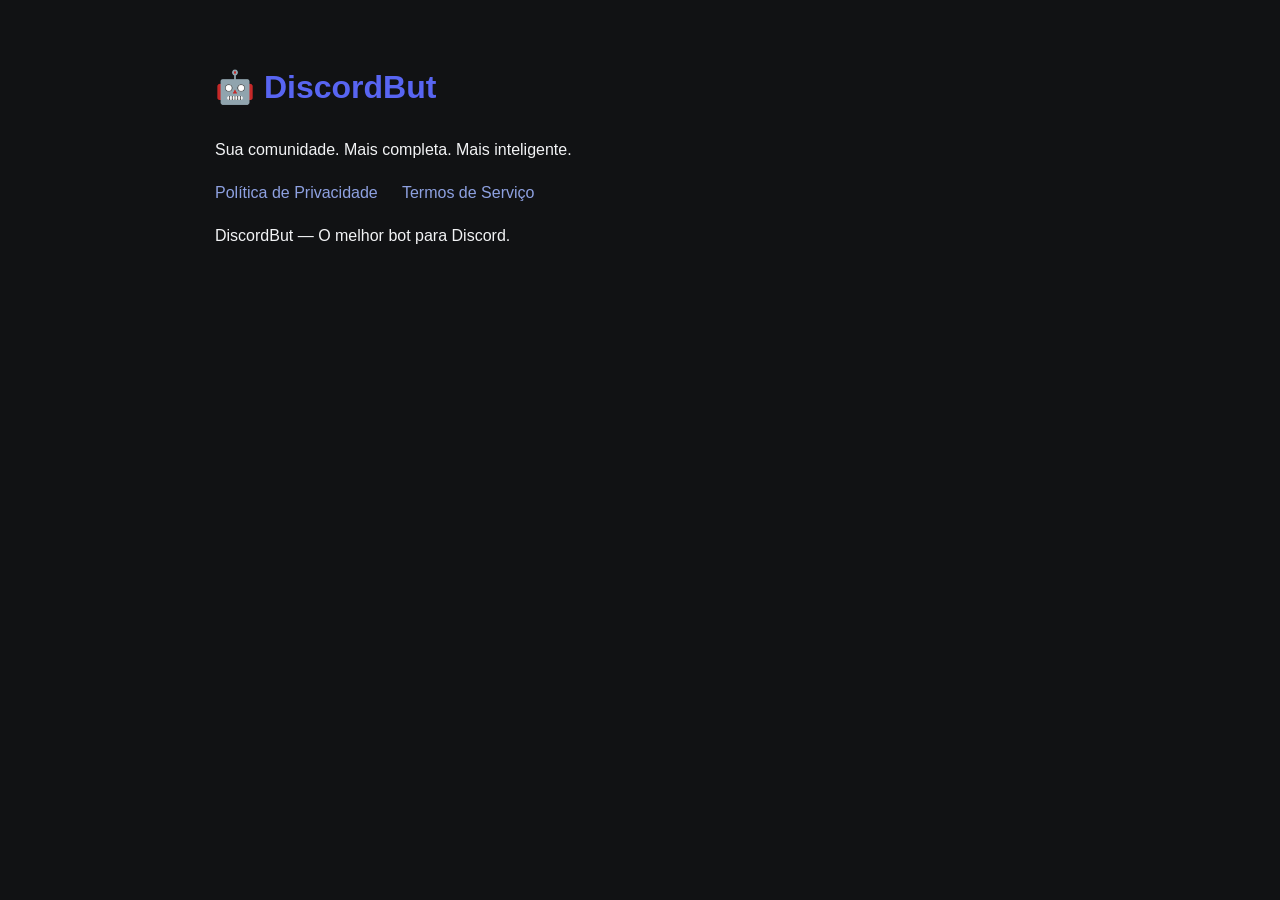
==== index.html @ fd8ddd56 "Add initial index.html for DiscordBut project" ====
<!DOCTYPE html>
<html lang="pt-BR">
<head>
  <meta charset="UTF-8">
  <meta name="viewport" content="width=device-width, initial-scale=1.0">
  <title>DiscordBut</title>
  <style>
    body {
      font-family: Arial, sans-serif;
      max-width: 850px;
      margin: 60px auto;
      padding: 0 24px;
      line-height: 1.7;
      background: #111214;
      color: #f2f3f5;
    }
    h1 { color: #5865F2; }
    a {
      color: #8ea1e1;
      text-decoration: none;
      margin-right: 20px;
    }
    a:hover { text-decoration: underline; }
  </style>
</head>
<body>
  <h1>🤖 DiscordBut</h1>

  <p>Sua comunidade. Mais completa. Mais inteligente.</p>

  <p>
    <a href="./privacy.html">Política de Privacidade</a>
    <a href="./terms.html">Termos de Serviço</a>
  </p>

  <p>DiscordBut — O melhor bot para Discord.</p>
</body>
</html>
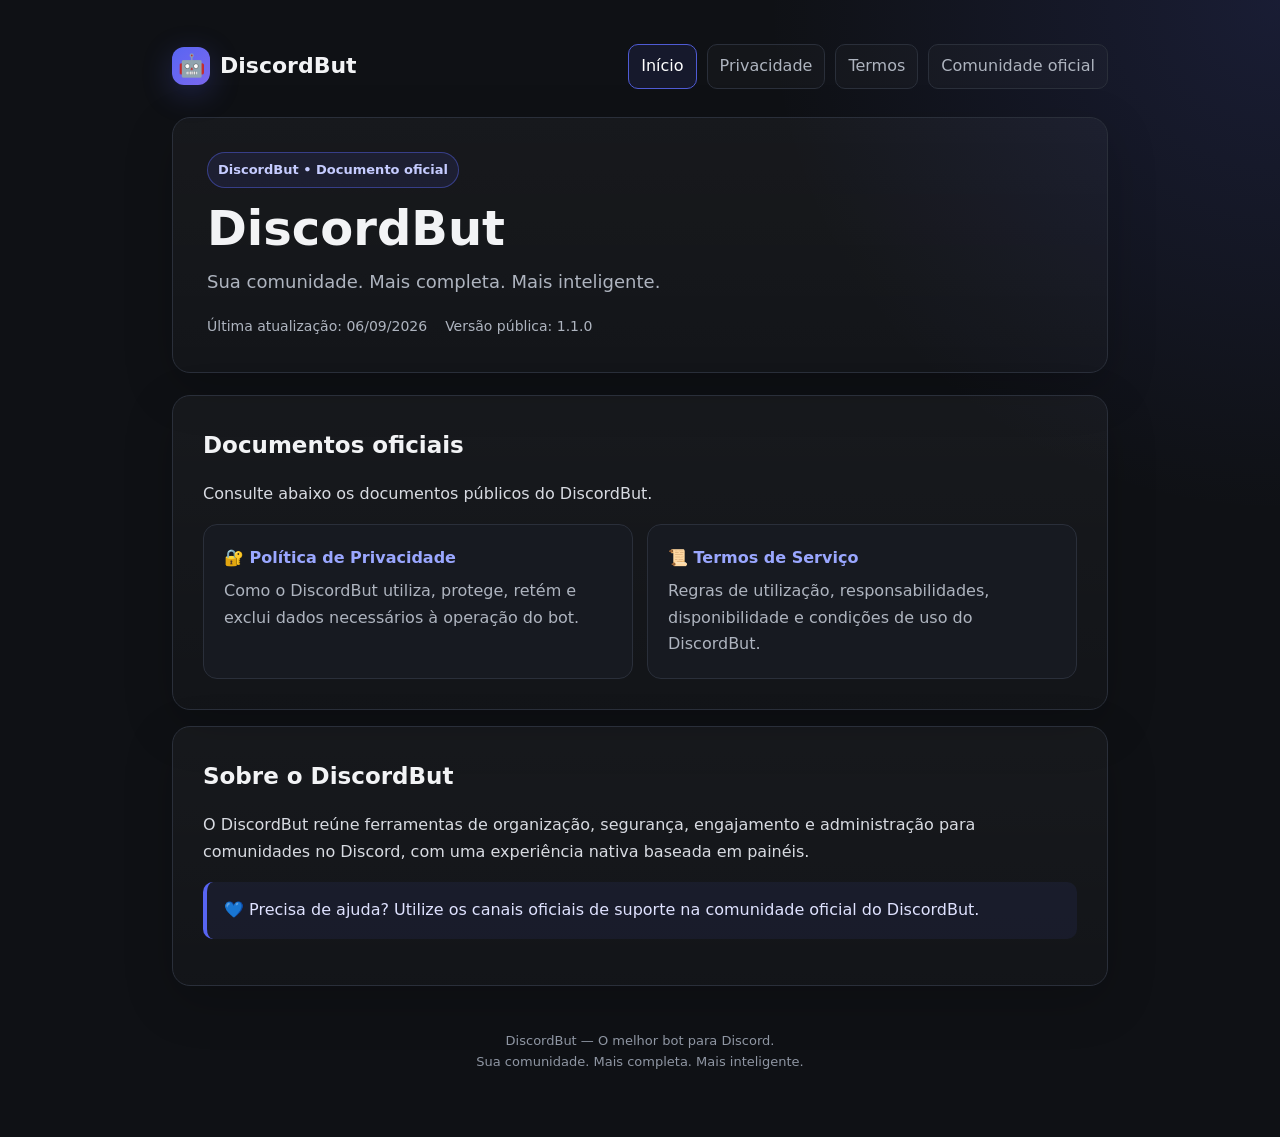
==== commit 5fbb67d9: "Refactor index.html with updated meta tags and structure" ====
--- a/index.html
+++ b/index.html
@@ -2,37 +2,151 @@
 <html lang="pt-BR">
 <head>
   <meta charset="UTF-8">
-  <meta name="viewport" content="width=device-width, initial-scale=1.0">
-  <title>DiscordBut</title>
-  <style>
-    body {
-      font-family: Arial, sans-serif;
-      max-width: 850px;
-      margin: 60px auto;
-      padding: 0 24px;
-      line-height: 1.7;
-      background: #111214;
-      color: #f2f3f5;
-    }
-    h1 { color: #5865F2; }
-    a {
-      color: #8ea1e1;
-      text-decoration: none;
-      margin-right: 20px;
-    }
-    a:hover { text-decoration: underline; }
-  </style>
+
+  <meta
+    name="viewport"
+    content="width=device-width, initial-scale=1.0"
+  >
+
+  <meta
+    name="theme-color"
+    content="#5865F2"
+  >
+
+  <meta
+    name="description"
+    content="Sua comunidade. Mais completa. Mais inteligente."
+  >
+
+  <title>DiscordBut — Documentos Oficiais</title>
+
+  <link
+    rel="stylesheet"
+    href="styles.css"
+  >
 </head>
+
 <body>
-  <h1>🤖 DiscordBut</h1>
+  <main class="shell">
 
-  <p>Sua comunidade. Mais completa. Mais inteligente.</p>
+    <header class="topbar">
+      <a
+        class="brand"
+        href="index.html"
+      >
+        <span class="logo">🤖</span>
+        <span>DiscordBut</span>
+      </a>
 
-  <p>
-    <a href="./privacy.html">Política de Privacidade</a>
-    <a href="./terms.html">Termos de Serviço</a>
-  </p>
+      <nav>
+        <a
+          class="active"
+          href="index.html"
+        >
+          Início
+        </a>
 
-  <p>DiscordBut — O melhor bot para Discord.</p>
+        <a href="privacy.html">
+          Privacidade
+        </a>
+
+        <a href="terms.html">
+          Termos
+        </a>
+
+        <a
+          href="https://discord.gg/pWMg8z9PDG"
+          target="_blank"
+          rel="noopener noreferrer"
+        >
+          Comunidade oficial
+        </a>
+      </nav>
+    </header>
+
+    <section class="hero">
+      <span class="badge">
+        DiscordBut • Documento oficial
+      </span>
+
+      <h1>DiscordBut</h1>
+
+      <p>
+        Sua comunidade. Mais completa. Mais inteligente.
+      </p>
+
+      <div class="meta">
+        <span>
+          Última atualização: 06/09/2026
+        </span>
+
+        <span>
+          Versão pública: 1.1.0
+        </span>
+      </div>
+    </section>
+
+    <section class="card">
+      <h2>Documentos oficiais</h2>
+
+      <p>
+        Consulte abaixo os documentos públicos do DiscordBut.
+      </p>
+
+      <div class="grid">
+
+        <a
+          class="tile"
+          href="privacy.html"
+        >
+          <strong>
+            🔐 Política de Privacidade
+          </strong>
+
+          <span>
+            Como o DiscordBut utiliza, protege, retém e exclui
+            dados necessários à operação do bot.
+          </span>
+        </a>
+
+        <a
+          class="tile"
+          href="terms.html"
+        >
+          <strong>
+            📜 Termos de Serviço
+          </strong>
+
+          <span>
+            Regras de utilização, responsabilidades,
+            disponibilidade e condições de uso do DiscordBut.
+          </span>
+        </a>
+
+      </div>
+    </section>
+
+    <section class="card">
+      <h2>Sobre o DiscordBut</h2>
+
+      <p>
+        O DiscordBut reúne ferramentas de organização,
+        segurança, engajamento e administração para comunidades
+        no Discord, com uma experiência nativa baseada em painéis.
+      </p>
+
+      <div class="notice">
+        💙 Precisa de ajuda? Utilize os canais oficiais de suporte
+        na comunidade oficial do DiscordBut.
+      </div>
+    </section>
+
+    <footer>
+      DiscordBut — O melhor bot para Discord.
+      <br>
+      Sua comunidade. Mais completa. Mais inteligente.
+    </footer>
+
+  </main>
 </body>
 </html>
--- a/styles.css
+++ b/styles.css
@@ -0,0 +1,227 @@
+:root {
+  --bg: #0f1115;
+  --panel: #171a21;
+  --text: #f2f3f5;
+  --muted: #aeb4bf;
+  --brand: #5865f2;
+  --border: #2a2f3a;
+}
+
+* {
+  box-sizing: border-box;
+}
+
+html {
+  scroll-behavior: smooth;
+}
+
+body {
+  margin: 0;
+  font-family:
+    Inter,
+    ui-sans-serif,
+    system-ui,
+    -apple-system,
+    BlinkMacSystemFont,
+    "Segoe UI",
+    sans-serif;
+  background:
+    radial-gradient(
+      circle at top right,
+      rgba(88, 101, 242, 0.14),
+      transparent 30%
+    ),
+    var(--bg);
+  color: var(--text);
+  line-height: 1.68;
+}
+
+a {
+  color: #9aa7ff;
+  text-decoration: none;
+}
+
+a:hover {
+  text-decoration: underline;
+}
+
+.shell {
+  max-width: 980px;
+  margin: 0 auto;
+  padding: 28px 22px 60px;
+}
+
+.topbar {
+  display: flex;
+  align-items: center;
+  justify-content: space-between;
+  gap: 20px;
+  padding: 16px 0 28px;
+}
+
+.brand {
+  display: flex;
+  align-items: center;
+  gap: 10px;
+  font-weight: 800;
+  font-size: 22px;
+  color: var(--text);
+}
+
+.logo {
+  width: 38px;
+  height: 38px;
+  border-radius: 12px;
+  display: grid;
+  place-items: center;
+  background: linear-gradient(135deg, var(--brand), #7b68ee);
+  box-shadow: 0 8px 30px rgba(88, 101, 242, 0.25);
+}
+
+nav {
+  display: flex;
+  flex-wrap: wrap;
+  gap: 10px;
+}
+
+nav a {
+  padding: 8px 12px;
+  border: 1px solid var(--border);
+  border-radius: 10px;
+  color: var(--muted);
+  background: rgba(255, 255, 255, 0.02);
+}
+
+nav a.active,
+nav a:hover {
+  color: #fff;
+  border-color: #4f5bd5;
+  text-decoration: none;
+  background: rgba(88, 101, 242, 0.10);
+}
+
+.hero,
+.card {
+  background: linear-gradient(
+    180deg,
+    rgba(255, 255, 255, 0.035),
+    rgba(255, 255, 255, 0.015)
+  );
+  border: 1px solid var(--border);
+  border-radius: 18px;
+  box-shadow: 0 16px 50px rgba(0, 0, 0, 0.18);
+}
+
+.hero {
+  padding: 34px;
+  margin-bottom: 22px;
+}
+
+.hero h1 {
+  font-size: clamp(32px, 5vw, 48px);
+  line-height: 1.1;
+  margin: 0 0 12px;
+}
+
+.hero p {
+  color: var(--muted);
+  font-size: 18px;
+  max-width: 760px;
+  margin: 0;
+}
+
+.badge {
+  display: inline-flex;
+  align-items: center;
+  gap: 7px;
+  padding: 6px 10px;
+  border-radius: 999px;
+  border: 1px solid rgba(88, 101, 242, 0.45);
+  background: rgba(88, 101, 242, 0.10);
+  color: #c6ccff;
+  font-size: 13px;
+  font-weight: 700;
+  margin-bottom: 14px;
+}
+
+.card {
+  padding: 30px;
+  margin: 16px 0;
+}
+
+.card h2 {
+  font-size: 23px;
+  margin: 0 0 12px;
+}
+
+.card p,
+.card li {
+  color: #d8dbe2;
+}
+
+.card ul {
+  padding-left: 22px;
+}
+
+.meta {
+  margin-top: 18px;
+  color: var(--muted);
+  font-size: 14px;
+  display: flex;
+  flex-wrap: wrap;
+  gap: 10px 18px;
+}
+
+.notice {
+  padding: 15px 17px;
+  border-left: 4px solid var(--brand);
+  background: rgba(88, 101, 242, 0.08);
+  border-radius: 10px;
+  color: #dfe2ff;
+  margin: 16px 0;
+}
+
+.grid {
+  display: grid;
+  grid-template-columns: repeat(2, minmax(0, 1fr));
+  gap: 14px;
+}
+
+.tile {
+  padding: 20px;
+  border: 1px solid var(--border);
+  border-radius: 14px;
+  background: var(--panel);
+}
+
+.tile strong {
+  display: block;
+  margin-bottom: 6px;
+}
+
+.tile span {
+  color: var(--muted);
+}
+
+footer {
+  color: #8f96a3;
+  font-size: 13px;
+  text-align: center;
+  padding: 28px 0 4px;
+}
+
+@media (max-width: 720px) {
+  .topbar {
+    align-items: flex-start;
+    flex-direction: column;
+  }
+
+  .grid {
+    grid-template-columns: 1fr;
+  }
+
+  .hero,
+  .card {
+    padding: 22px;
+  }
+}
